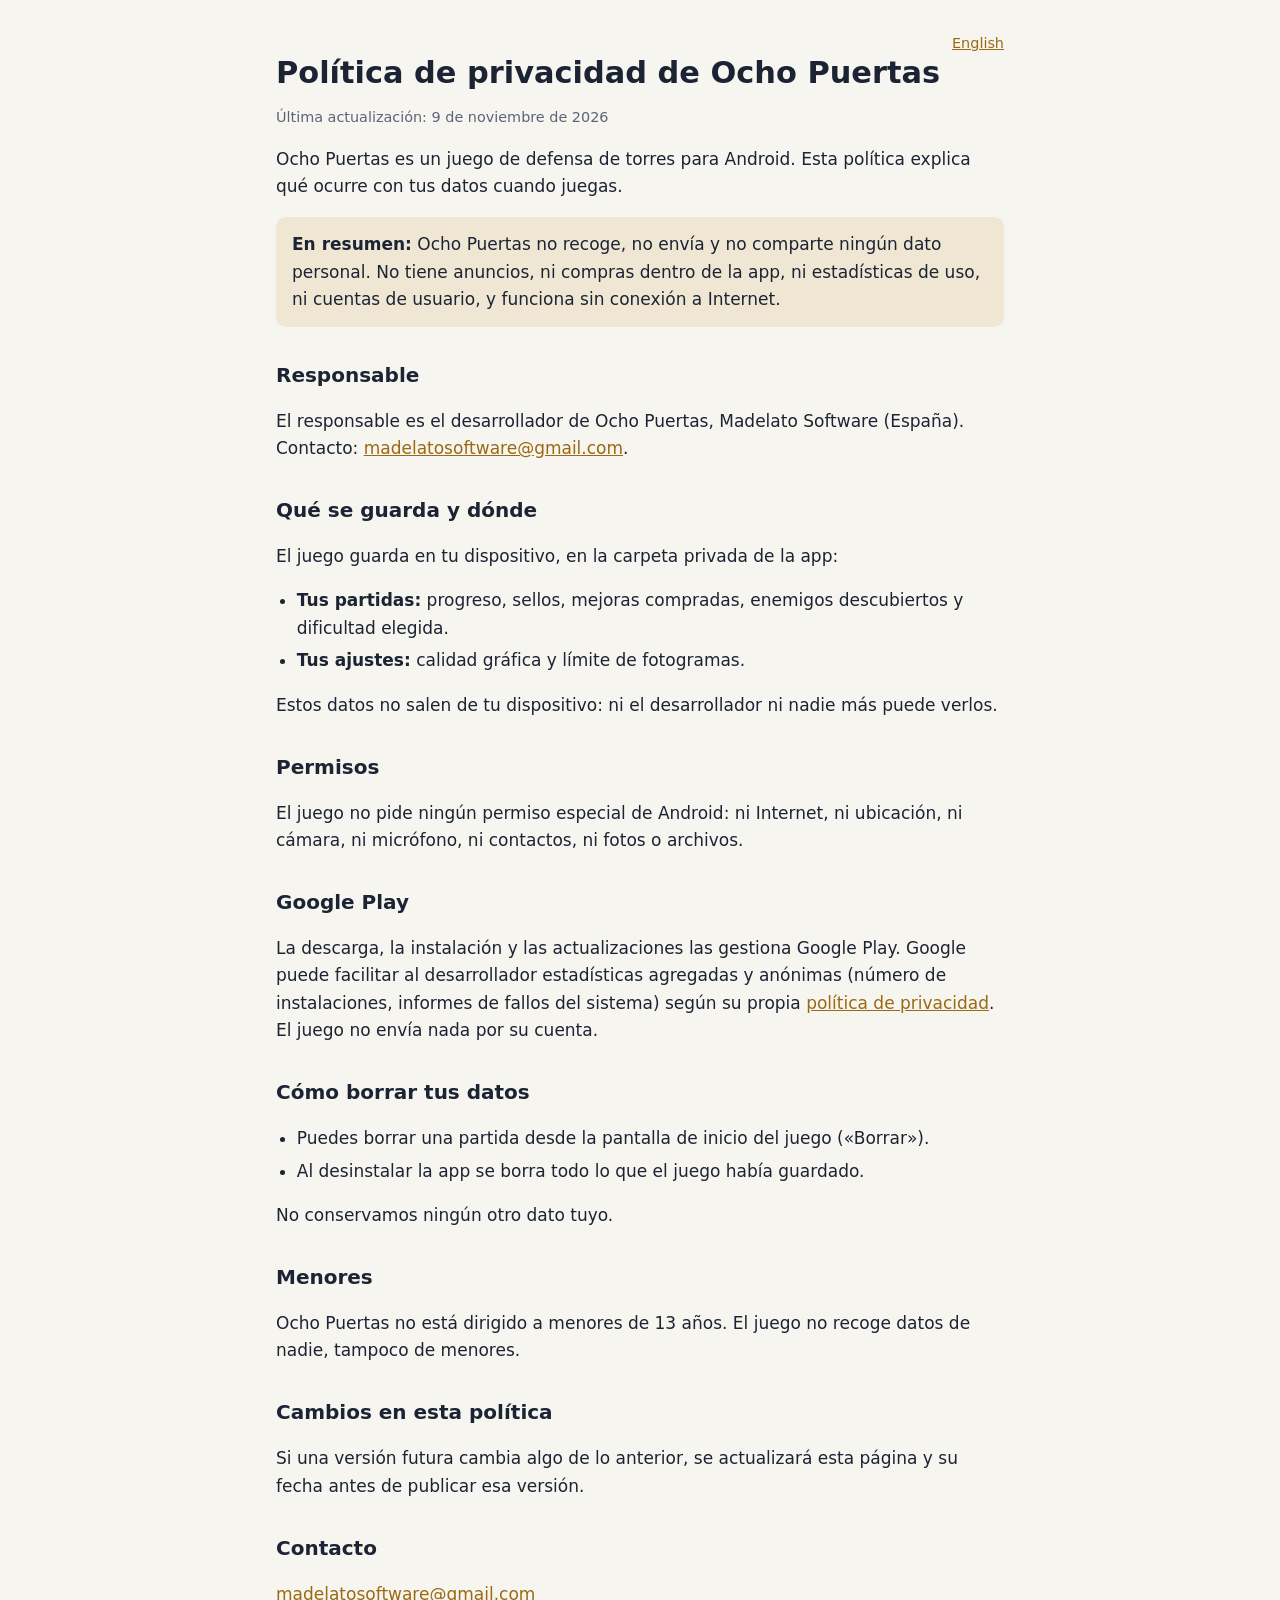
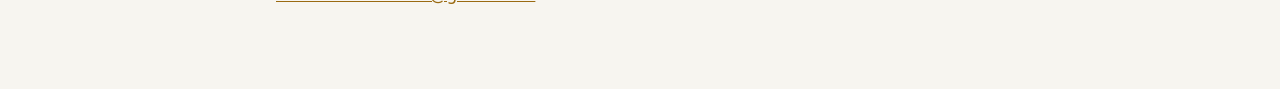
==== index.html @ 392df6e8 "Política de privacidad de Ocho Puertas (es y en) Co-Authored-By: Claude Opus 5.5 <noreply@anthropic." ====
<!doctype html>
<html lang="es">
<head>
<meta charset="utf-8">
<meta name="viewport" content="width=device-width, initial-scale=1">
<title>Política de privacidad · Ocho Puertas</title>
<meta name="description" content="Qué ocurre con tus datos cuando juegas a Ocho Puertas.">
<link rel="alternate" hreflang="en" href="en.html">
<link rel="stylesheet" href="style.css">
</head>
<body>
<main>
<p class="lang"><a href="en.html" hreflang="en">English</a></p>

<h1>Política de privacidad de Ocho Puertas</h1>
<p class="meta">Última actualización: 9 de noviembre de 2026</p>

<p>Ocho Puertas es un juego de defensa de torres para Android. Esta política explica qué ocurre con tus datos cuando juegas.</p>

<p class="summary"><strong>En resumen:</strong> Ocho Puertas no recoge, no envía y no comparte ningún dato personal. No tiene anuncios, ni compras dentro de la app, ni estadísticas de uso, ni cuentas de usuario, y funciona sin conexión a Internet.</p>

<h2>Responsable</h2>
<p>El responsable es el desarrollador de Ocho Puertas, Madelato Software (España). Contacto: <a href="mailto:madelatosoftware@gmail.com">madelatosoftware@gmail.com</a>.</p>

<h2>Qué se guarda y dónde</h2>
<p>El juego guarda en tu dispositivo, en la carpeta privada de la app:</p>
<ul>
<li><strong>Tus partidas:</strong> progreso, sellos, mejoras compradas, enemigos descubiertos y dificultad elegida.</li>
<li><strong>Tus ajustes:</strong> calidad gráfica y límite de fotogramas.</li>
</ul>
<p>Estos datos no salen de tu dispositivo: ni el desarrollador ni nadie más puede verlos.</p>

<h2>Permisos</h2>
<p>El juego no pide ningún permiso especial de Android: ni Internet, ni ubicación, ni cámara, ni micrófono, ni contactos, ni fotos o archivos.</p>

<h2>Google Play</h2>
<p>La descarga, la instalación y las actualizaciones las gestiona Google Play. Google puede facilitar al desarrollador estadísticas agregadas y anónimas (número de instalaciones, informes de fallos del sistema) según su propia <a href="https://policies.google.com/privacy">política de privacidad</a>. El juego no envía nada por su cuenta.</p>

<h2 id="borrar-datos">Cómo borrar tus datos</h2>
<ul>
<li>Puedes borrar una partida desde la pantalla de inicio del juego («Borrar»).</li>
<li>Al desinstalar la app se borra todo lo que el juego había guardado.</li>
</ul>
<p>No conservamos ningún otro dato tuyo.</p>

<h2>Menores</h2>
<p>Ocho Puertas no está dirigido a menores de 13 años. El juego no recoge datos de nadie, tampoco de menores.</p>

<h2>Cambios en esta política</h2>
<p>Si una versión futura cambia algo de lo anterior, se actualizará esta página y su fecha antes de publicar esa versión.</p>

<h2>Contacto</h2>
<p><a href="mailto:madelatosoftware@gmail.com">madelatosoftware@gmail.com</a></p>
</main>
</body>
</html>
---- style.css ----
:root {
  --bg: #f7f5f0;
  --text: #1c2433;
  --muted: #5a6577;
  --accent: #9a6a12;
  --border: #d9d4c7;
  --summary: #efe7d4;
  color-scheme: light dark;
}
@media (prefers-color-scheme: dark) {
  :root {
    --bg: #070d1a;
    --text: #e8edf5;
    --muted: #9aa8bd;
    --accent: #f2b84b;
    --border: #24324a;
    --summary: #13233a;
  }
}
* { box-sizing: border-box; }
body {
  margin: 0;
  background: var(--bg);
  color: var(--text);
  font: 17px/1.6 system-ui, -apple-system, "Segoe UI", Roboto, sans-serif;
}
main { max-width: 760px; margin: 0 auto; padding: 32px 16px 64px; }
h1 { font-size: 1.9rem; line-height: 1.2; margin: 0 0 4px; }
h2 { font-size: 1.25rem; margin: 2rem 0 0.5rem; }
.meta, .lang { color: var(--muted); font-size: 0.9rem; }
.lang { text-align: right; margin: 0; }
.summary { background: var(--summary); border-radius: 10px; padding: 14px 16px; }
a { color: var(--accent); }
code { font-size: 0.9em; overflow-wrap: anywhere; }
ul { padding-left: 1.3rem; }
li { margin: 0.35rem 0; }
table { width: 100%; border-collapse: collapse; font-size: 0.95rem; display: block; overflow-x: auto; }
th, td { text-align: left; vertical-align: top; padding: 8px 10px; border-bottom: 1px solid var(--border); }
th { color: var(--muted); font-weight: 600; }
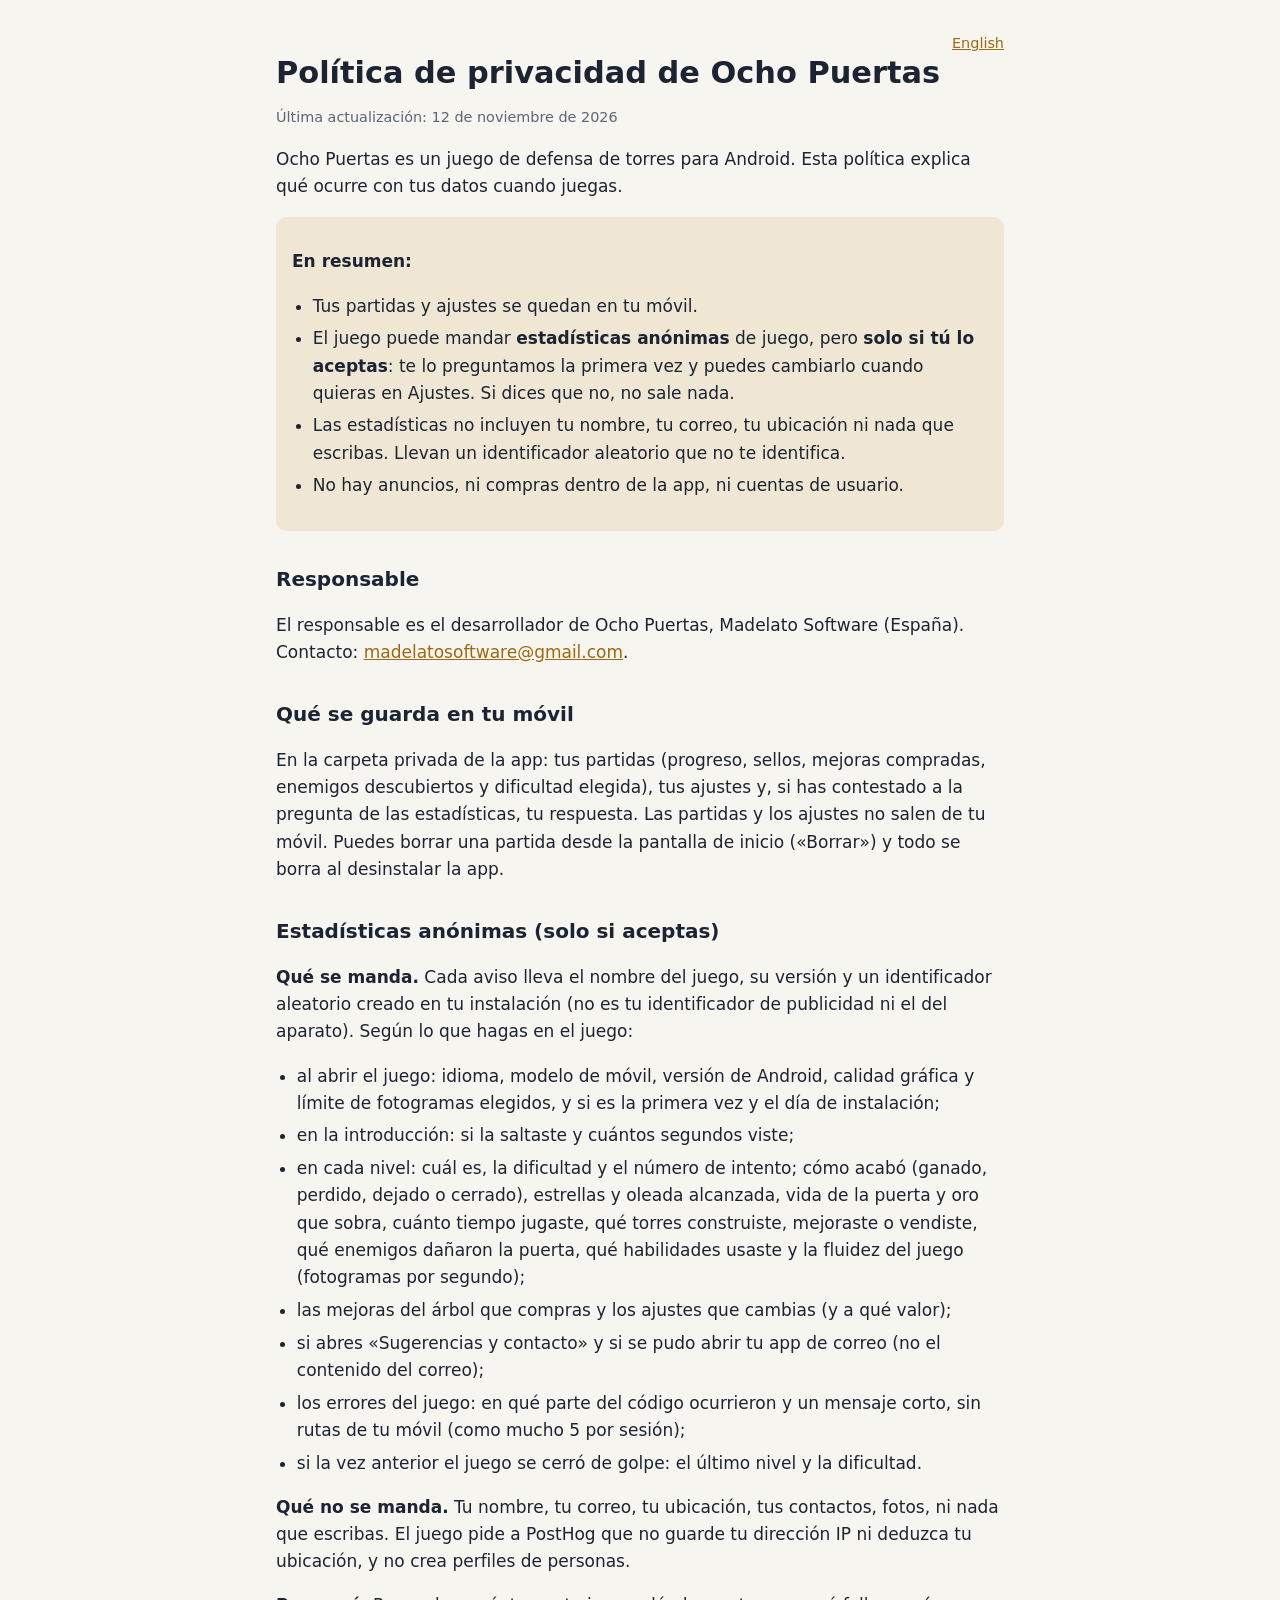
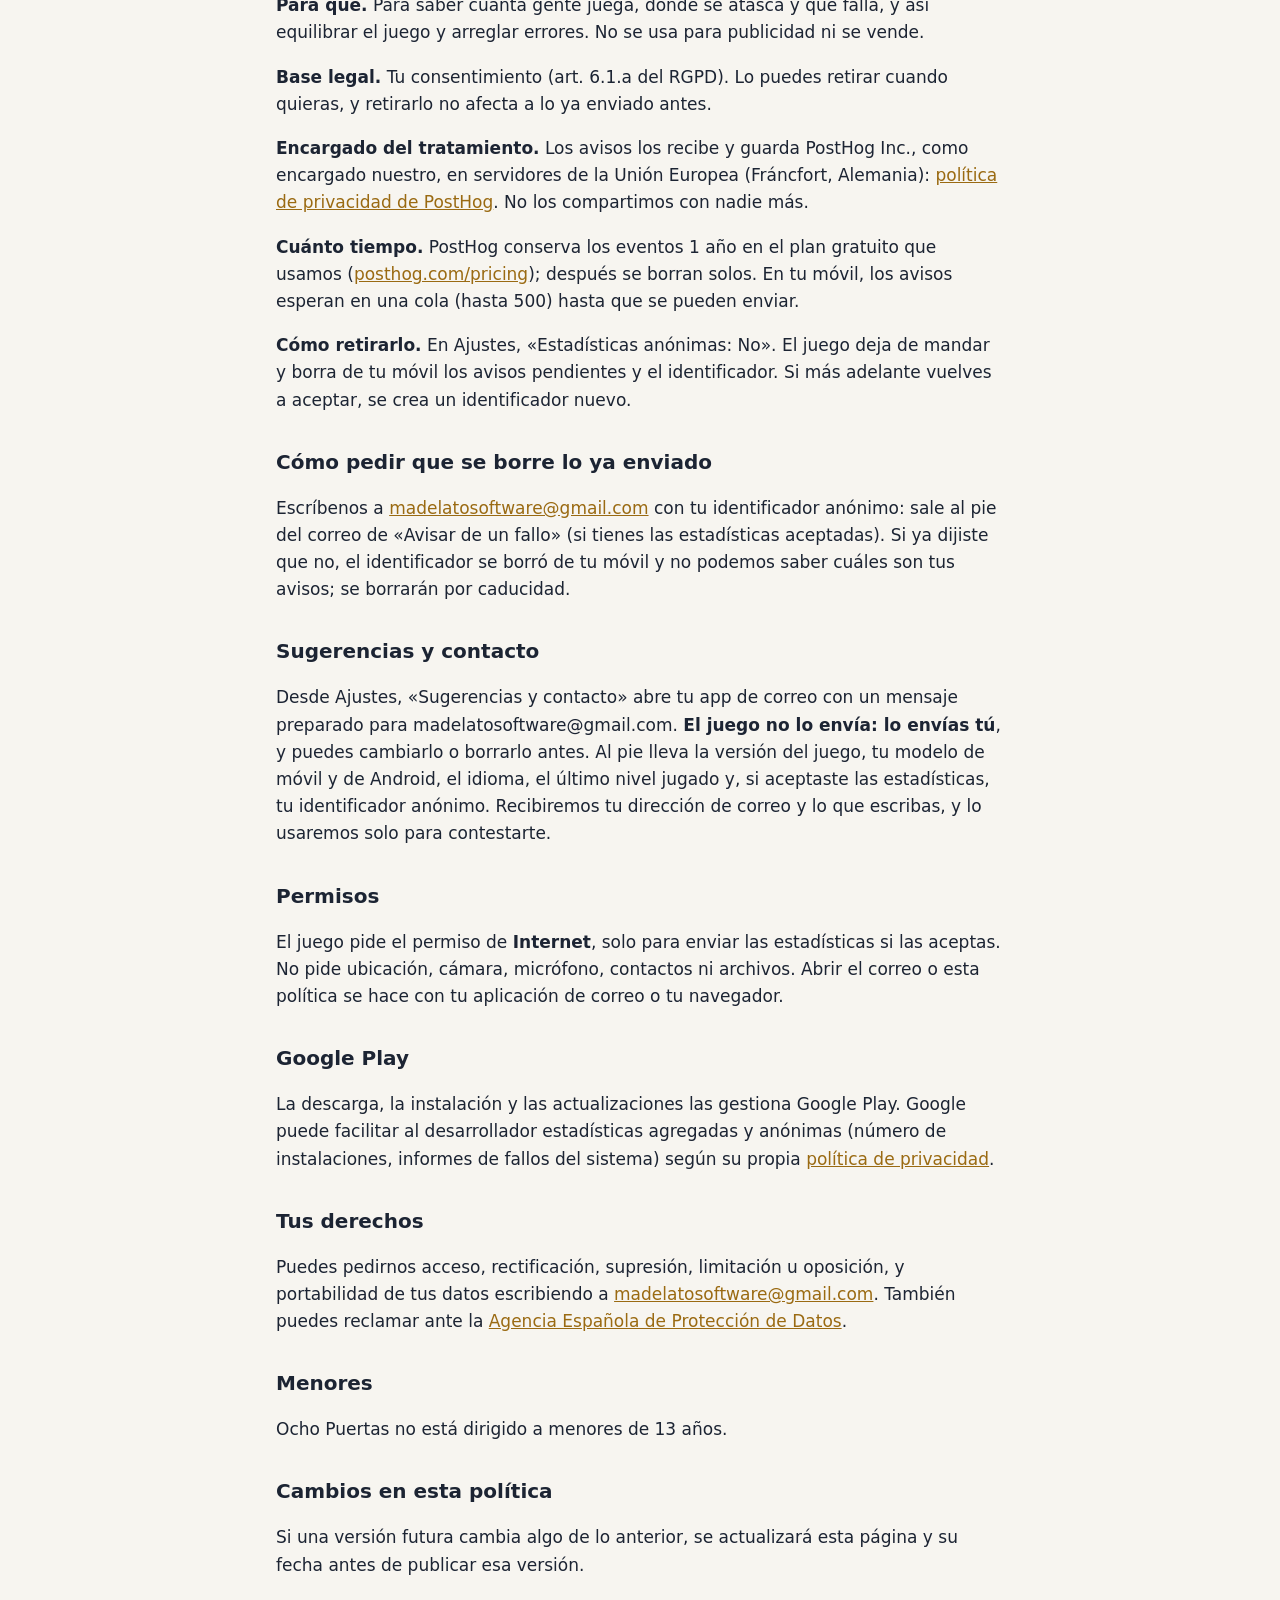
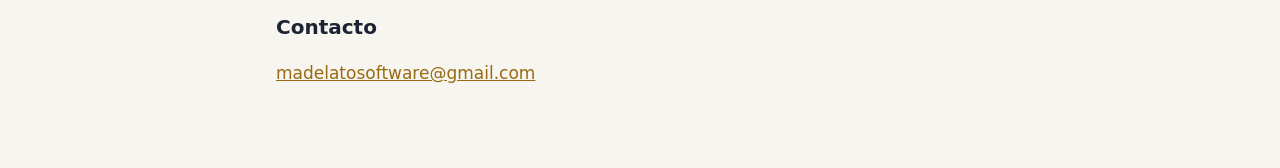
==== commit 667330e6: "Política de privacidad: estadísticas anónimas y contacto Reescrita para la versión con estadísticas " ====
--- a/index.html
+++ b/index.html
@@ -13,38 +13,68 @@
 <p class="lang"><a href="en.html" hreflang="en">English</a></p>
 
 <h1>Política de privacidad de Ocho Puertas</h1>
-<p class="meta">Última actualización: 9 de noviembre de 2026</p>
+<p class="meta">Última actualización: 12 de noviembre de 2026</p>
 
 <p>Ocho Puertas es un juego de defensa de torres para Android. Esta política explica qué ocurre con tus datos cuando juegas.</p>
 
-<p class="summary"><strong>En resumen:</strong> Ocho Puertas no recoge, no envía y no comparte ningún dato personal. No tiene anuncios, ni compras dentro de la app, ni estadísticas de uso, ni cuentas de usuario, y funciona sin conexión a Internet.</p>
+<div class="summary">
+<p><strong>En resumen:</strong></p>
+<ul>
+<li>Tus partidas y ajustes se quedan en tu móvil.</li>
+<li>El juego puede mandar <strong>estadísticas anónimas</strong> de juego, pero <strong>solo si tú lo aceptas</strong>: te lo preguntamos la primera vez y puedes cambiarlo cuando quieras en Ajustes. Si dices que no, no sale nada.</li>
+<li>Las estadísticas no incluyen tu nombre, tu correo, tu ubicación ni nada que escribas. Llevan un identificador aleatorio que no te identifica.</li>
+<li>No hay anuncios, ni compras dentro de la app, ni cuentas de usuario.</li>
+</ul>
+</div>
 
 <h2>Responsable</h2>
 <p>El responsable es el desarrollador de Ocho Puertas, Madelato Software (España). Contacto: <a href="mailto:madelatosoftware@gmail.com">madelatosoftware@gmail.com</a>.</p>
 
-<h2>Qué se guarda y dónde</h2>
-<p>El juego guarda en tu dispositivo, en la carpeta privada de la app:</p>
+<h2>Qué se guarda en tu móvil</h2>
+<p>En la carpeta privada de la app: tus partidas (progreso, sellos, mejoras compradas, enemigos descubiertos y dificultad elegida), tus ajustes y, si has contestado a la pregunta de las estadísticas, tu respuesta. Las partidas y los ajustes no salen de tu móvil. Puedes borrar una partida desde la pantalla de inicio («Borrar») y todo se borra al desinstalar la app.</p>
+
+<h2 id="estadisticas">Estadísticas anónimas (solo si aceptas)</h2>
+
+<p><strong>Qué se manda.</strong> Cada aviso lleva el nombre del juego, su versión y un identificador aleatorio creado en tu instalación (no es tu identificador de publicidad ni el del aparato). Según lo que hagas en el juego:</p>
 <ul>
-<li><strong>Tus partidas:</strong> progreso, sellos, mejoras compradas, enemigos descubiertos y dificultad elegida.</li>
-<li><strong>Tus ajustes:</strong> calidad gráfica y límite de fotogramas.</li>
+<li>al abrir el juego: idioma, modelo de móvil, versión de Android, calidad gráfica y límite de fotogramas elegidos, y si es la primera vez y el día de instalación;</li>
+<li>en la introducción: si la saltaste y cuántos segundos viste;</li>
+<li>en cada nivel: cuál es, la dificultad y el número de intento; cómo acabó (ganado, perdido, dejado o cerrado), estrellas y oleada alcanzada, vida de la puerta y oro que sobra, cuánto tiempo jugaste, qué torres construiste, mejoraste o vendiste, qué enemigos dañaron la puerta, qué habilidades usaste y la fluidez del juego (fotogramas por segundo);</li>
+<li>las mejoras del árbol que compras y los ajustes que cambias (y a qué valor);</li>
+<li>si abres «Sugerencias y contacto» y si se pudo abrir tu app de correo (no el contenido del correo);</li>
+<li>los errores del juego: en qué parte del código ocurrieron y un mensaje corto, sin rutas de tu móvil (como mucho 5 por sesión);</li>
+<li>si la vez anterior el juego se cerró de golpe: el último nivel y la dificultad.</li>
 </ul>
-<p>Estos datos no salen de tu dispositivo: ni el desarrollador ni nadie más puede verlos.</p>
+
+<p><strong>Qué no se manda.</strong> Tu nombre, tu correo, tu ubicación, tus contactos, fotos, ni nada que escribas. El juego pide a PostHog que no guarde tu dirección IP ni deduzca tu ubicación, y no crea perfiles de personas.</p>
+
+<p><strong>Para qué.</strong> Para saber cuánta gente juega, dónde se atasca y qué falla, y así equilibrar el juego y arreglar errores. No se usa para publicidad ni se vende.</p>
+
+<p><strong>Base legal.</strong> Tu consentimiento (art. 6.1.a del RGPD). Lo puedes retirar cuando quieras, y retirarlo no afecta a lo ya enviado antes.</p>
+
+<p><strong>Encargado del tratamiento.</strong> Los avisos los recibe y guarda PostHog Inc., como encargado nuestro, en servidores de la Unión Europea (Fráncfort, Alemania): <a href="https://posthog.com/privacy">política de privacidad de PostHog</a>. No los compartimos con nadie más.</p>
+
+<p><strong>Cuánto tiempo.</strong> PostHog conserva los eventos 1 año en el plan gratuito que usamos (<a href="https://posthog.com/pricing">posthog.com/pricing</a>); después se borran solos. En tu móvil, los avisos esperan en una cola (hasta 500) hasta que se pueden enviar.</p>
+
+<p><strong>Cómo retirarlo.</strong> En Ajustes, «Estadísticas anónimas: No». El juego deja de mandar y borra de tu móvil los avisos pendientes y el identificador. Si más adelante vuelves a aceptar, se crea un identificador nuevo.</p>
+
+<h2 id="borrar-datos">Cómo pedir que se borre lo ya enviado</h2>
+<p>Escríbenos a <a href="mailto:madelatosoftware@gmail.com">madelatosoftware@gmail.com</a> con tu identificador anónimo: sale al pie del correo de «Avisar de un fallo» (si tienes las estadísticas aceptadas). Si ya dijiste que no, el identificador se borró de tu móvil y no podemos saber cuáles son tus avisos; se borrarán por caducidad.</p>
+
+<h2>Sugerencias y contacto</h2>
+<p>Desde Ajustes, «Sugerencias y contacto» abre tu app de correo con un mensaje preparado para madelatosoftware@gmail.com. <strong>El juego no lo envía: lo envías tú</strong>, y puedes cambiarlo o borrarlo antes. Al pie lleva la versión del juego, tu modelo de móvil y de Android, el idioma, el último nivel jugado y, si aceptaste las estadísticas, tu identificador anónimo. Recibiremos tu dirección de correo y lo que escribas, y lo usaremos solo para contestarte.</p>
 
 <h2>Permisos</h2>
-<p>El juego no pide ningún permiso especial de Android: ni Internet, ni ubicación, ni cámara, ni micrófono, ni contactos, ni fotos o archivos.</p>
+<p>El juego pide el permiso de <strong>Internet</strong>, solo para enviar las estadísticas si las aceptas. No pide ubicación, cámara, micrófono, contactos ni archivos. Abrir el correo o esta política se hace con tu aplicación de correo o tu navegador.</p>
 
 <h2>Google Play</h2>
-<p>La descarga, la instalación y las actualizaciones las gestiona Google Play. Google puede facilitar al desarrollador estadísticas agregadas y anónimas (número de instalaciones, informes de fallos del sistema) según su propia <a href="https://policies.google.com/privacy">política de privacidad</a>. El juego no envía nada por su cuenta.</p>
+<p>La descarga, la instalación y las actualizaciones las gestiona Google Play. Google puede facilitar al desarrollador estadísticas agregadas y anónimas (número de instalaciones, informes de fallos del sistema) según su propia <a href="https://policies.google.com/privacy">política de privacidad</a>.</p>
 
-<h2 id="borrar-datos">Cómo borrar tus datos</h2>
-<ul>
-<li>Puedes borrar una partida desde la pantalla de inicio del juego («Borrar»).</li>
-<li>Al desinstalar la app se borra todo lo que el juego había guardado.</li>
-</ul>
-<p>No conservamos ningún otro dato tuyo.</p>
+<h2>Tus derechos</h2>
+<p>Puedes pedirnos acceso, rectificación, supresión, limitación u oposición, y portabilidad de tus datos escribiendo a <a href="mailto:madelatosoftware@gmail.com">madelatosoftware@gmail.com</a>. También puedes reclamar ante la <a href="https://www.aepd.es">Agencia Española de Protección de Datos</a>.</p>
 
 <h2>Menores</h2>
-<p>Ocho Puertas no está dirigido a menores de 13 años. El juego no recoge datos de nadie, tampoco de menores.</p>
+<p>Ocho Puertas no está dirigido a menores de 13 años.</p>
 
 <h2>Cambios en esta política</h2>
 <p>Si una versión futura cambia algo de lo anterior, se actualizará esta página y su fecha antes de publicar esa versión.</p>
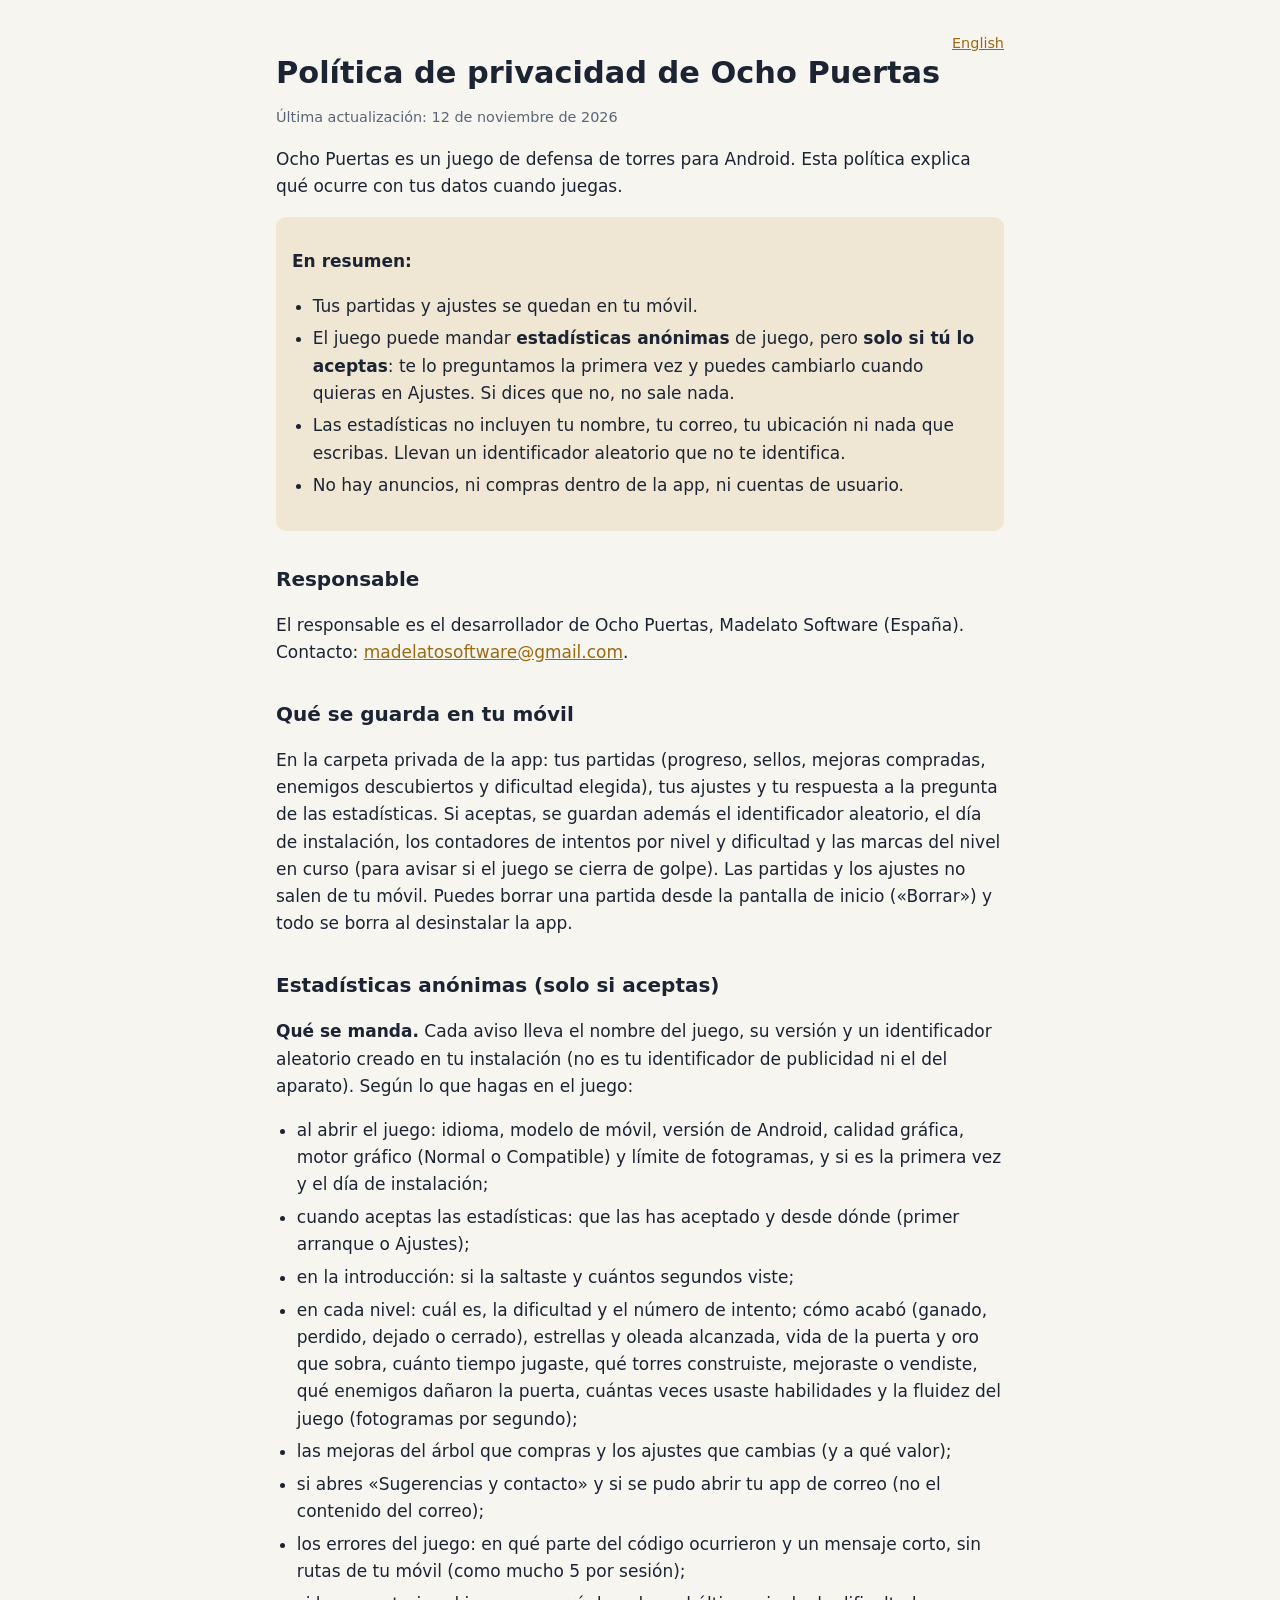
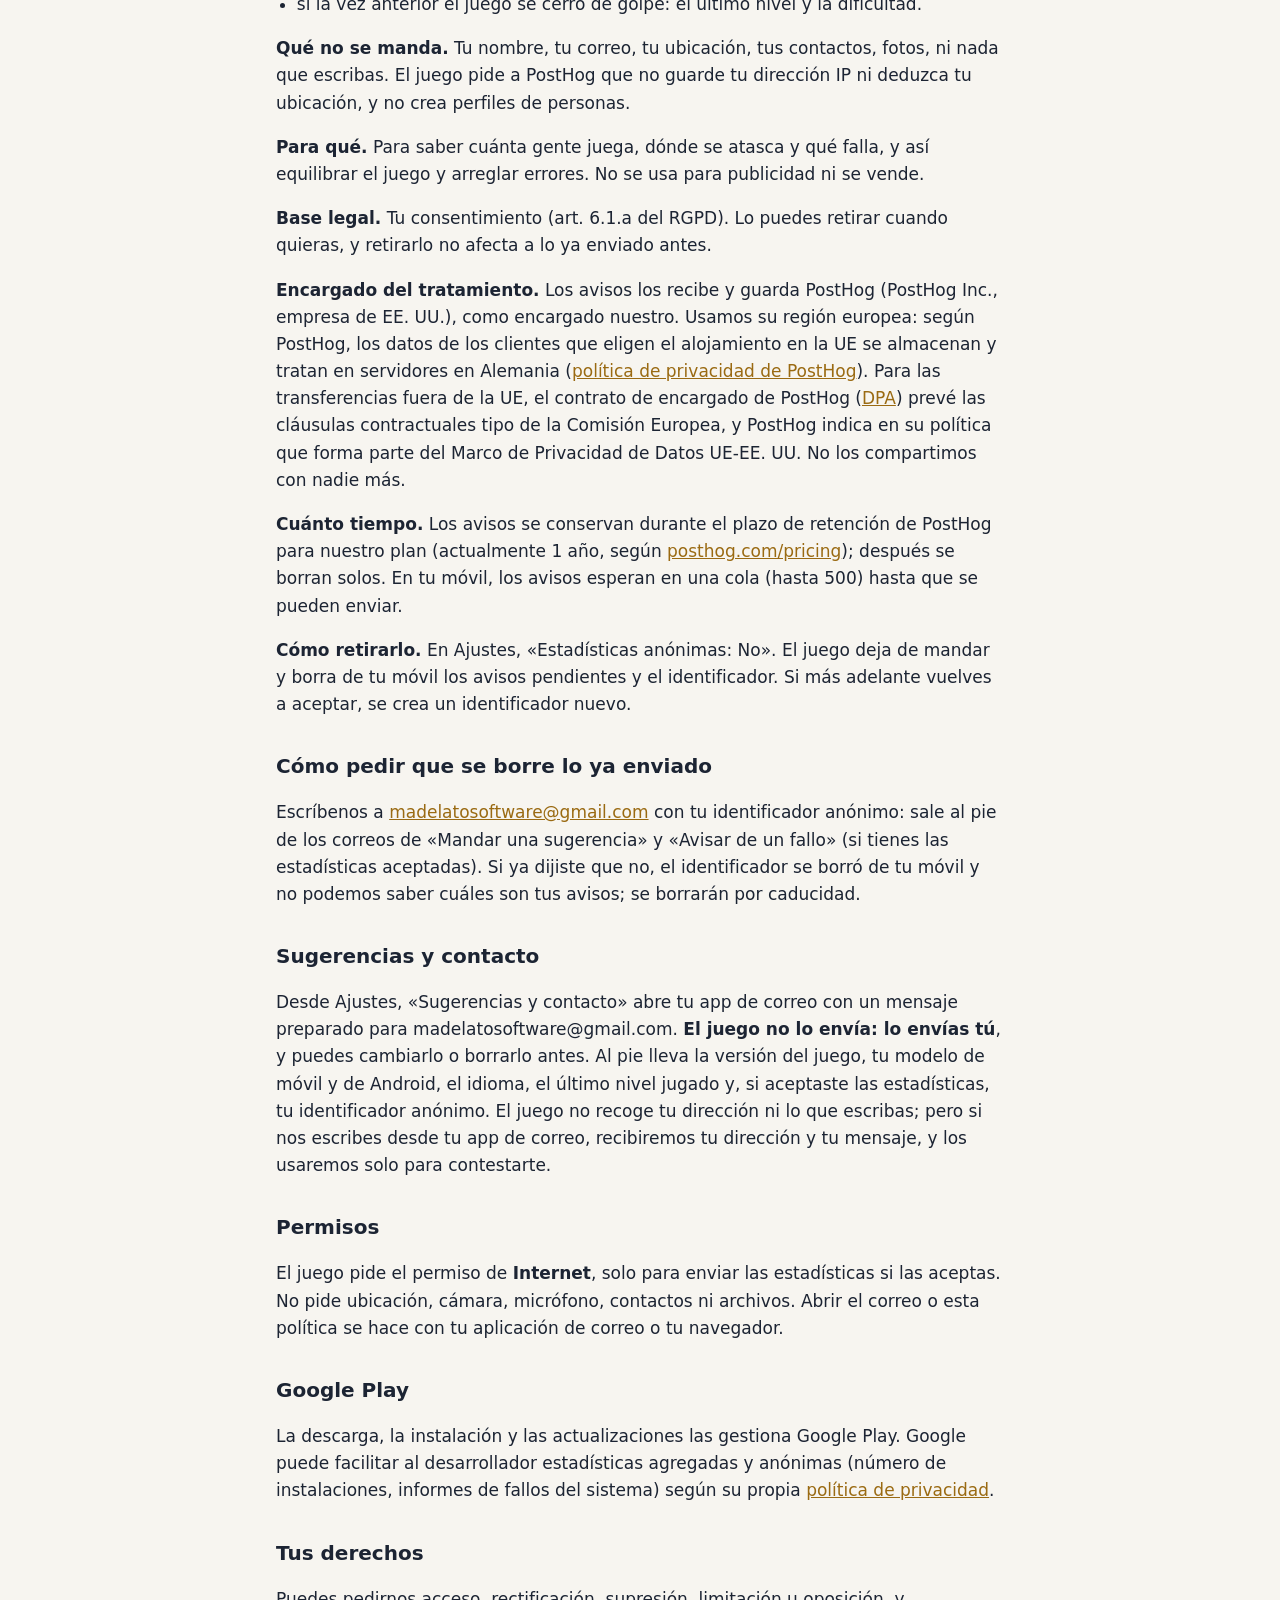
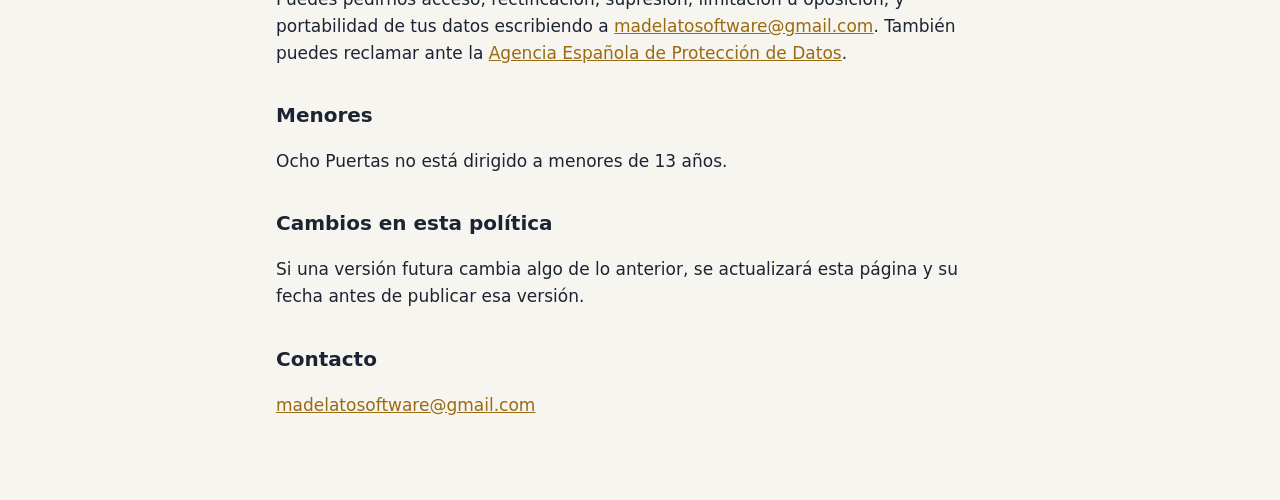
==== commit 1dda14c0: "Política de privacidad: encargado, transferencias y detalles de la revisión PostHog: alojamiento en " ====
--- a/index.html
+++ b/index.html
@@ -31,15 +31,16 @@
 <p>El responsable es el desarrollador de Ocho Puertas, Madelato Software (España). Contacto: <a href="mailto:madelatosoftware@gmail.com">madelatosoftware@gmail.com</a>.</p>
 
 <h2>Qué se guarda en tu móvil</h2>
-<p>En la carpeta privada de la app: tus partidas (progreso, sellos, mejoras compradas, enemigos descubiertos y dificultad elegida), tus ajustes y, si has contestado a la pregunta de las estadísticas, tu respuesta. Las partidas y los ajustes no salen de tu móvil. Puedes borrar una partida desde la pantalla de inicio («Borrar») y todo se borra al desinstalar la app.</p>
+<p>En la carpeta privada de la app: tus partidas (progreso, sellos, mejoras compradas, enemigos descubiertos y dificultad elegida), tus ajustes y tu respuesta a la pregunta de las estadísticas. Si aceptas, se guardan además el identificador aleatorio, el día de instalación, los contadores de intentos por nivel y dificultad y las marcas del nivel en curso (para avisar si el juego se cierra de golpe). Las partidas y los ajustes no salen de tu móvil. Puedes borrar una partida desde la pantalla de inicio («Borrar») y todo se borra al desinstalar la app.</p>
 
 <h2 id="estadisticas">Estadísticas anónimas (solo si aceptas)</h2>
 
 <p><strong>Qué se manda.</strong> Cada aviso lleva el nombre del juego, su versión y un identificador aleatorio creado en tu instalación (no es tu identificador de publicidad ni el del aparato). Según lo que hagas en el juego:</p>
 <ul>
-<li>al abrir el juego: idioma, modelo de móvil, versión de Android, calidad gráfica y límite de fotogramas elegidos, y si es la primera vez y el día de instalación;</li>
+<li>al abrir el juego: idioma, modelo de móvil, versión de Android, calidad gráfica, motor gráfico (Normal o Compatible) y límite de fotogramas, y si es la primera vez y el día de instalación;</li>
+<li>cuando aceptas las estadísticas: que las has aceptado y desde dónde (primer arranque o Ajustes);</li>
 <li>en la introducción: si la saltaste y cuántos segundos viste;</li>
-<li>en cada nivel: cuál es, la dificultad y el número de intento; cómo acabó (ganado, perdido, dejado o cerrado), estrellas y oleada alcanzada, vida de la puerta y oro que sobra, cuánto tiempo jugaste, qué torres construiste, mejoraste o vendiste, qué enemigos dañaron la puerta, qué habilidades usaste y la fluidez del juego (fotogramas por segundo);</li>
+<li>en cada nivel: cuál es, la dificultad y el número de intento; cómo acabó (ganado, perdido, dejado o cerrado), estrellas y oleada alcanzada, vida de la puerta y oro que sobra, cuánto tiempo jugaste, qué torres construiste, mejoraste o vendiste, qué enemigos dañaron la puerta, cuántas veces usaste habilidades y la fluidez del juego (fotogramas por segundo);</li>
 <li>las mejoras del árbol que compras y los ajustes que cambias (y a qué valor);</li>
 <li>si abres «Sugerencias y contacto» y si se pudo abrir tu app de correo (no el contenido del correo);</li>
 <li>los errores del juego: en qué parte del código ocurrieron y un mensaje corto, sin rutas de tu móvil (como mucho 5 por sesión);</li>
@@ -52,17 +53,17 @@
 
 <p><strong>Base legal.</strong> Tu consentimiento (art. 6.1.a del RGPD). Lo puedes retirar cuando quieras, y retirarlo no afecta a lo ya enviado antes.</p>
 
-<p><strong>Encargado del tratamiento.</strong> Los avisos los recibe y guarda PostHog Inc., como encargado nuestro, en servidores de la Unión Europea (Fráncfort, Alemania): <a href="https://posthog.com/privacy">política de privacidad de PostHog</a>. No los compartimos con nadie más.</p>
+<p><strong>Encargado del tratamiento.</strong> Los avisos los recibe y guarda PostHog (PostHog Inc., empresa de EE. UU.), como encargado nuestro. Usamos su región europea: según PostHog, los datos de los clientes que eligen el alojamiento en la UE se almacenan y tratan en servidores en Alemania (<a href="https://posthog.com/privacy">política de privacidad de PostHog</a>). Para las transferencias fuera de la UE, el contrato de encargado de PostHog (<a href="https://posthog.com/dpa">DPA</a>) prevé las cláusulas contractuales tipo de la Comisión Europea, y PostHog indica en su política que forma parte del Marco de Privacidad de Datos UE-EE. UU. No los compartimos con nadie más.</p>
 
-<p><strong>Cuánto tiempo.</strong> PostHog conserva los eventos 1 año en el plan gratuito que usamos (<a href="https://posthog.com/pricing">posthog.com/pricing</a>); después se borran solos. En tu móvil, los avisos esperan en una cola (hasta 500) hasta que se pueden enviar.</p>
+<p><strong>Cuánto tiempo.</strong> Los avisos se conservan durante el plazo de retención de PostHog para nuestro plan (actualmente 1 año, según <a href="https://posthog.com/pricing">posthog.com/pricing</a>); después se borran solos. En tu móvil, los avisos esperan en una cola (hasta 500) hasta que se pueden enviar.</p>
 
 <p><strong>Cómo retirarlo.</strong> En Ajustes, «Estadísticas anónimas: No». El juego deja de mandar y borra de tu móvil los avisos pendientes y el identificador. Si más adelante vuelves a aceptar, se crea un identificador nuevo.</p>
 
 <h2 id="borrar-datos">Cómo pedir que se borre lo ya enviado</h2>
-<p>Escríbenos a <a href="mailto:madelatosoftware@gmail.com">madelatosoftware@gmail.com</a> con tu identificador anónimo: sale al pie del correo de «Avisar de un fallo» (si tienes las estadísticas aceptadas). Si ya dijiste que no, el identificador se borró de tu móvil y no podemos saber cuáles son tus avisos; se borrarán por caducidad.</p>
+<p>Escríbenos a <a href="mailto:madelatosoftware@gmail.com">madelatosoftware@gmail.com</a> con tu identificador anónimo: sale al pie de los correos de «Mandar una sugerencia» y «Avisar de un fallo» (si tienes las estadísticas aceptadas). Si ya dijiste que no, el identificador se borró de tu móvil y no podemos saber cuáles son tus avisos; se borrarán por caducidad.</p>
 
 <h2>Sugerencias y contacto</h2>
-<p>Desde Ajustes, «Sugerencias y contacto» abre tu app de correo con un mensaje preparado para madelatosoftware@gmail.com. <strong>El juego no lo envía: lo envías tú</strong>, y puedes cambiarlo o borrarlo antes. Al pie lleva la versión del juego, tu modelo de móvil y de Android, el idioma, el último nivel jugado y, si aceptaste las estadísticas, tu identificador anónimo. Recibiremos tu dirección de correo y lo que escribas, y lo usaremos solo para contestarte.</p>
+<p>Desde Ajustes, «Sugerencias y contacto» abre tu app de correo con un mensaje preparado para madelatosoftware@gmail.com. <strong>El juego no lo envía: lo envías tú</strong>, y puedes cambiarlo o borrarlo antes. Al pie lleva la versión del juego, tu modelo de móvil y de Android, el idioma, el último nivel jugado y, si aceptaste las estadísticas, tu identificador anónimo. El juego no recoge tu dirección ni lo que escribas; pero si nos escribes desde tu app de correo, recibiremos tu dirección y tu mensaje, y los usaremos solo para contestarte.</p>
 
 <h2>Permisos</h2>
 <p>El juego pide el permiso de <strong>Internet</strong>, solo para enviar las estadísticas si las aceptas. No pide ubicación, cámara, micrófono, contactos ni archivos. Abrir el correo o esta política se hace con tu aplicación de correo o tu navegador.</p>
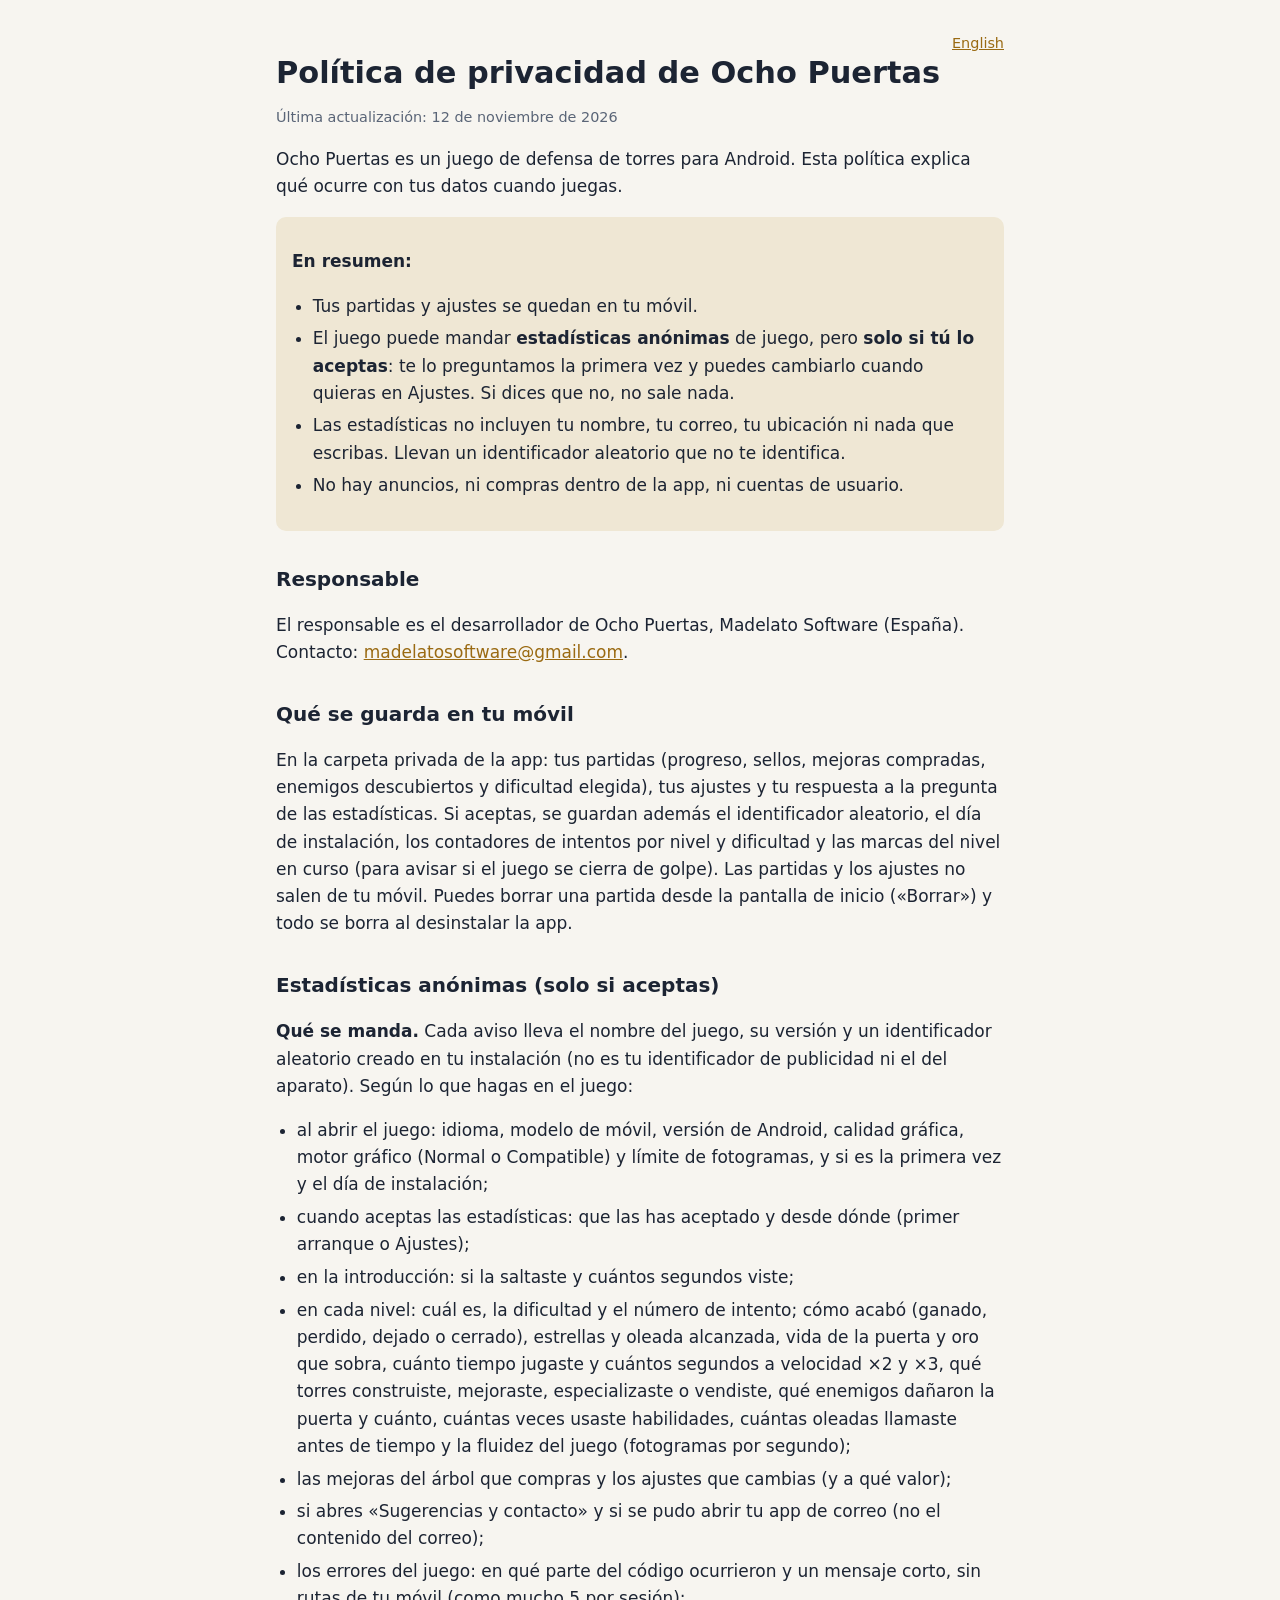
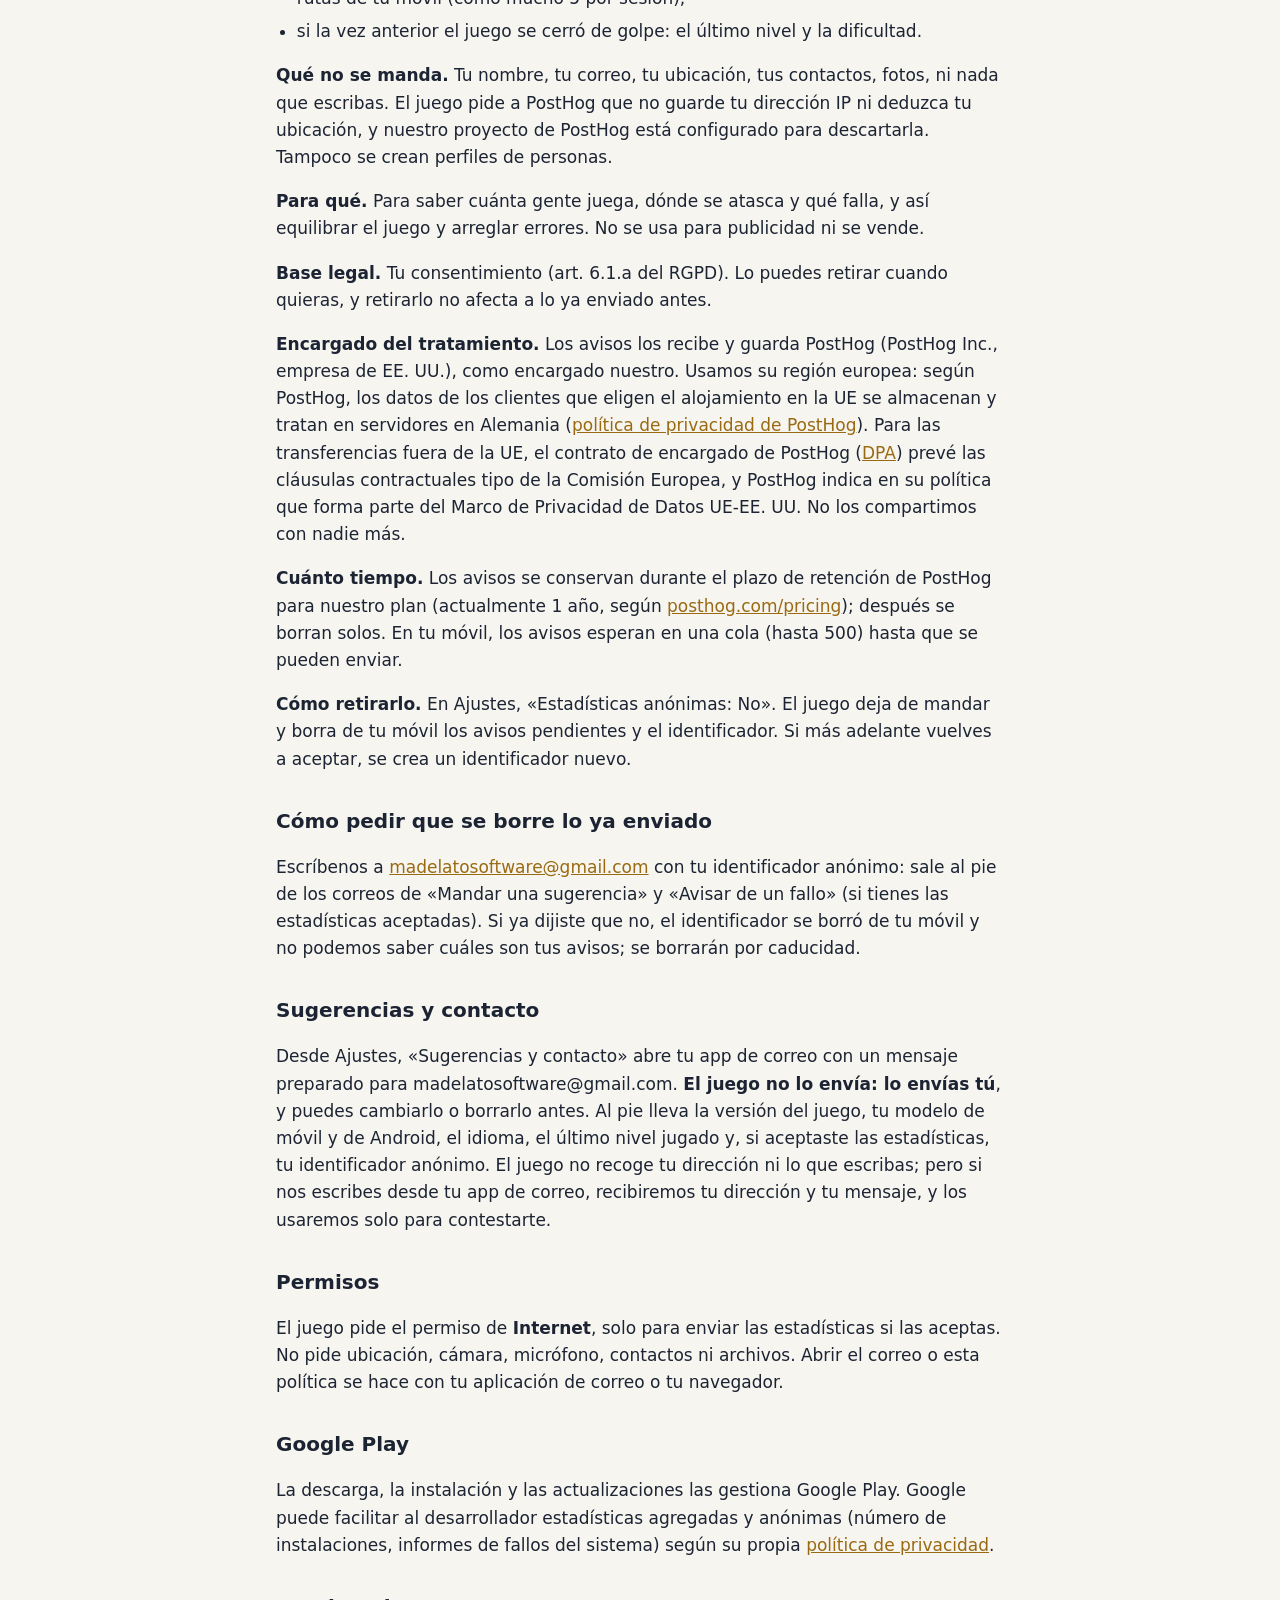
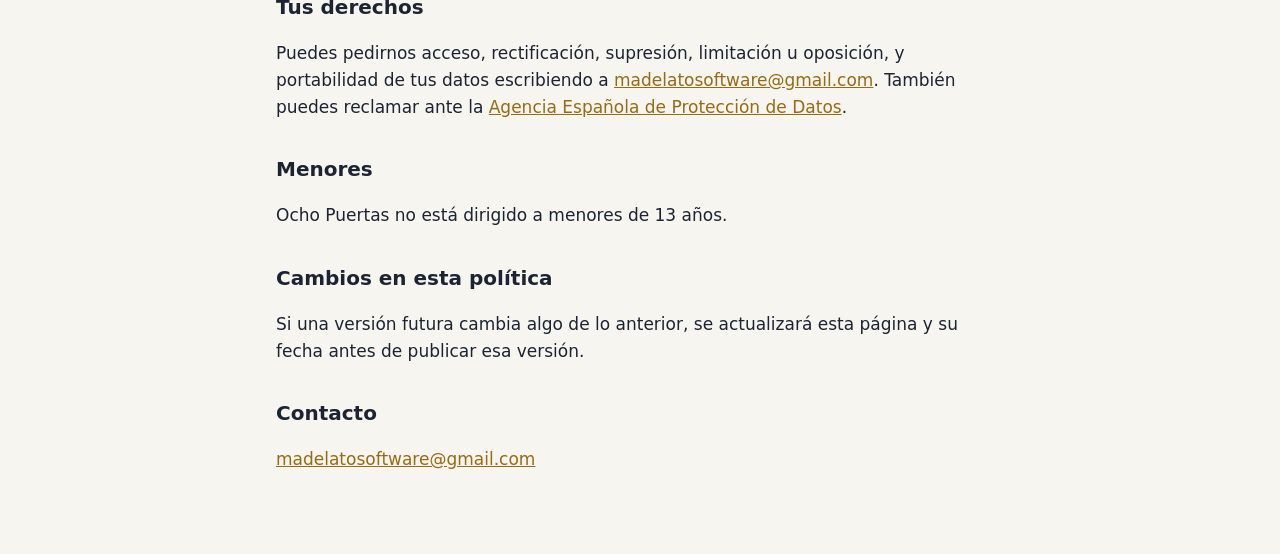
==== commit 7f629545: "Política: lo que falta de cada nivel y la IP descartada en PostHog En cada nivel se dice también qué" ====
--- a/index.html
+++ b/index.html
@@ -40,14 +40,14 @@
 <li>al abrir el juego: idioma, modelo de móvil, versión de Android, calidad gráfica, motor gráfico (Normal o Compatible) y límite de fotogramas, y si es la primera vez y el día de instalación;</li>
 <li>cuando aceptas las estadísticas: que las has aceptado y desde dónde (primer arranque o Ajustes);</li>
 <li>en la introducción: si la saltaste y cuántos segundos viste;</li>
-<li>en cada nivel: cuál es, la dificultad y el número de intento; cómo acabó (ganado, perdido, dejado o cerrado), estrellas y oleada alcanzada, vida de la puerta y oro que sobra, cuánto tiempo jugaste, qué torres construiste, mejoraste o vendiste, qué enemigos dañaron la puerta, cuántas veces usaste habilidades y la fluidez del juego (fotogramas por segundo);</li>
+<li>en cada nivel: cuál es, la dificultad y el número de intento; cómo acabó (ganado, perdido, dejado o cerrado), estrellas y oleada alcanzada, vida de la puerta y oro que sobra, cuánto tiempo jugaste y cuántos segundos a velocidad ×2 y ×3, qué torres construiste, mejoraste, especializaste o vendiste, qué enemigos dañaron la puerta y cuánto, cuántas veces usaste habilidades, cuántas oleadas llamaste antes de tiempo y la fluidez del juego (fotogramas por segundo);</li>
 <li>las mejoras del árbol que compras y los ajustes que cambias (y a qué valor);</li>
 <li>si abres «Sugerencias y contacto» y si se pudo abrir tu app de correo (no el contenido del correo);</li>
 <li>los errores del juego: en qué parte del código ocurrieron y un mensaje corto, sin rutas de tu móvil (como mucho 5 por sesión);</li>
 <li>si la vez anterior el juego se cerró de golpe: el último nivel y la dificultad.</li>
 </ul>
 
-<p><strong>Qué no se manda.</strong> Tu nombre, tu correo, tu ubicación, tus contactos, fotos, ni nada que escribas. El juego pide a PostHog que no guarde tu dirección IP ni deduzca tu ubicación, y no crea perfiles de personas.</p>
+<p><strong>Qué no se manda.</strong> Tu nombre, tu correo, tu ubicación, tus contactos, fotos, ni nada que escribas. El juego pide a PostHog que no guarde tu dirección IP ni deduzca tu ubicación, y nuestro proyecto de PostHog está configurado para descartarla. Tampoco se crean perfiles de personas.</p>
 
 <p><strong>Para qué.</strong> Para saber cuánta gente juega, dónde se atasca y qué falla, y así equilibrar el juego y arreglar errores. No se usa para publicidad ni se vende.</p>
 
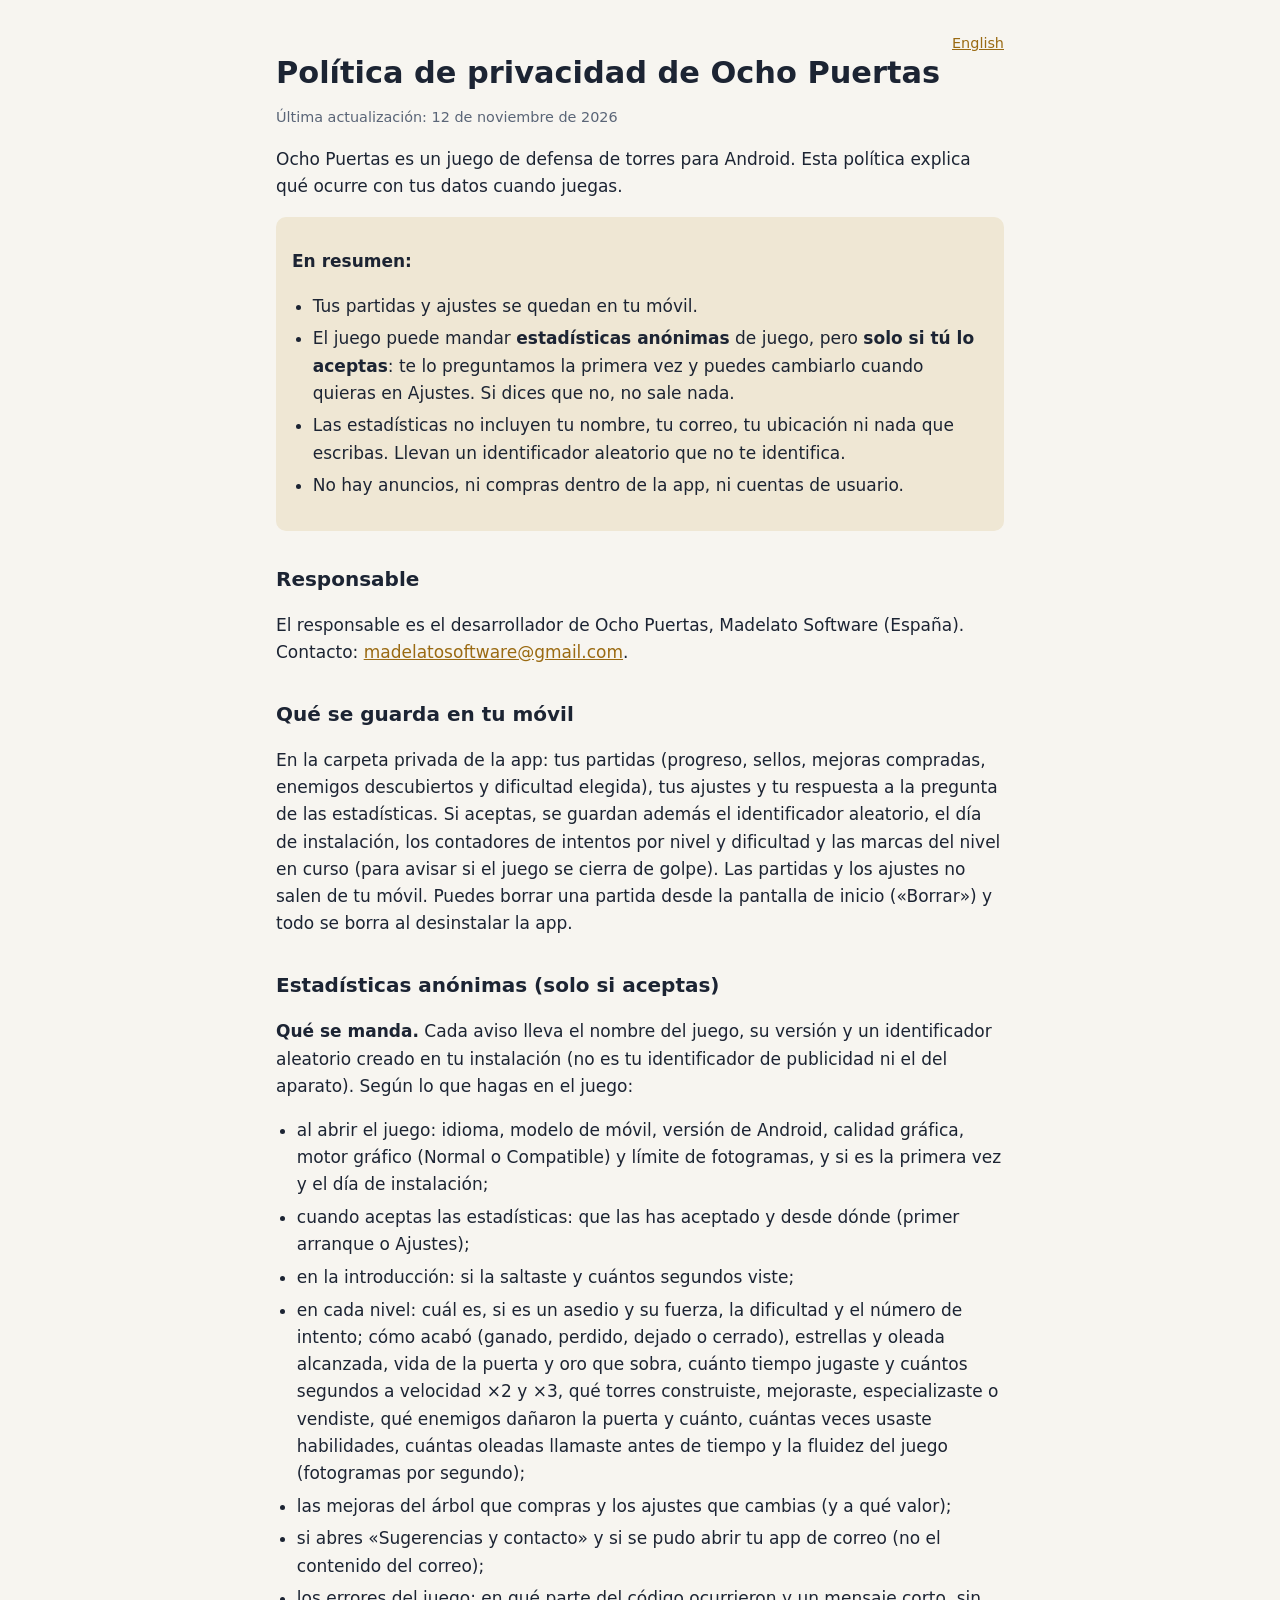
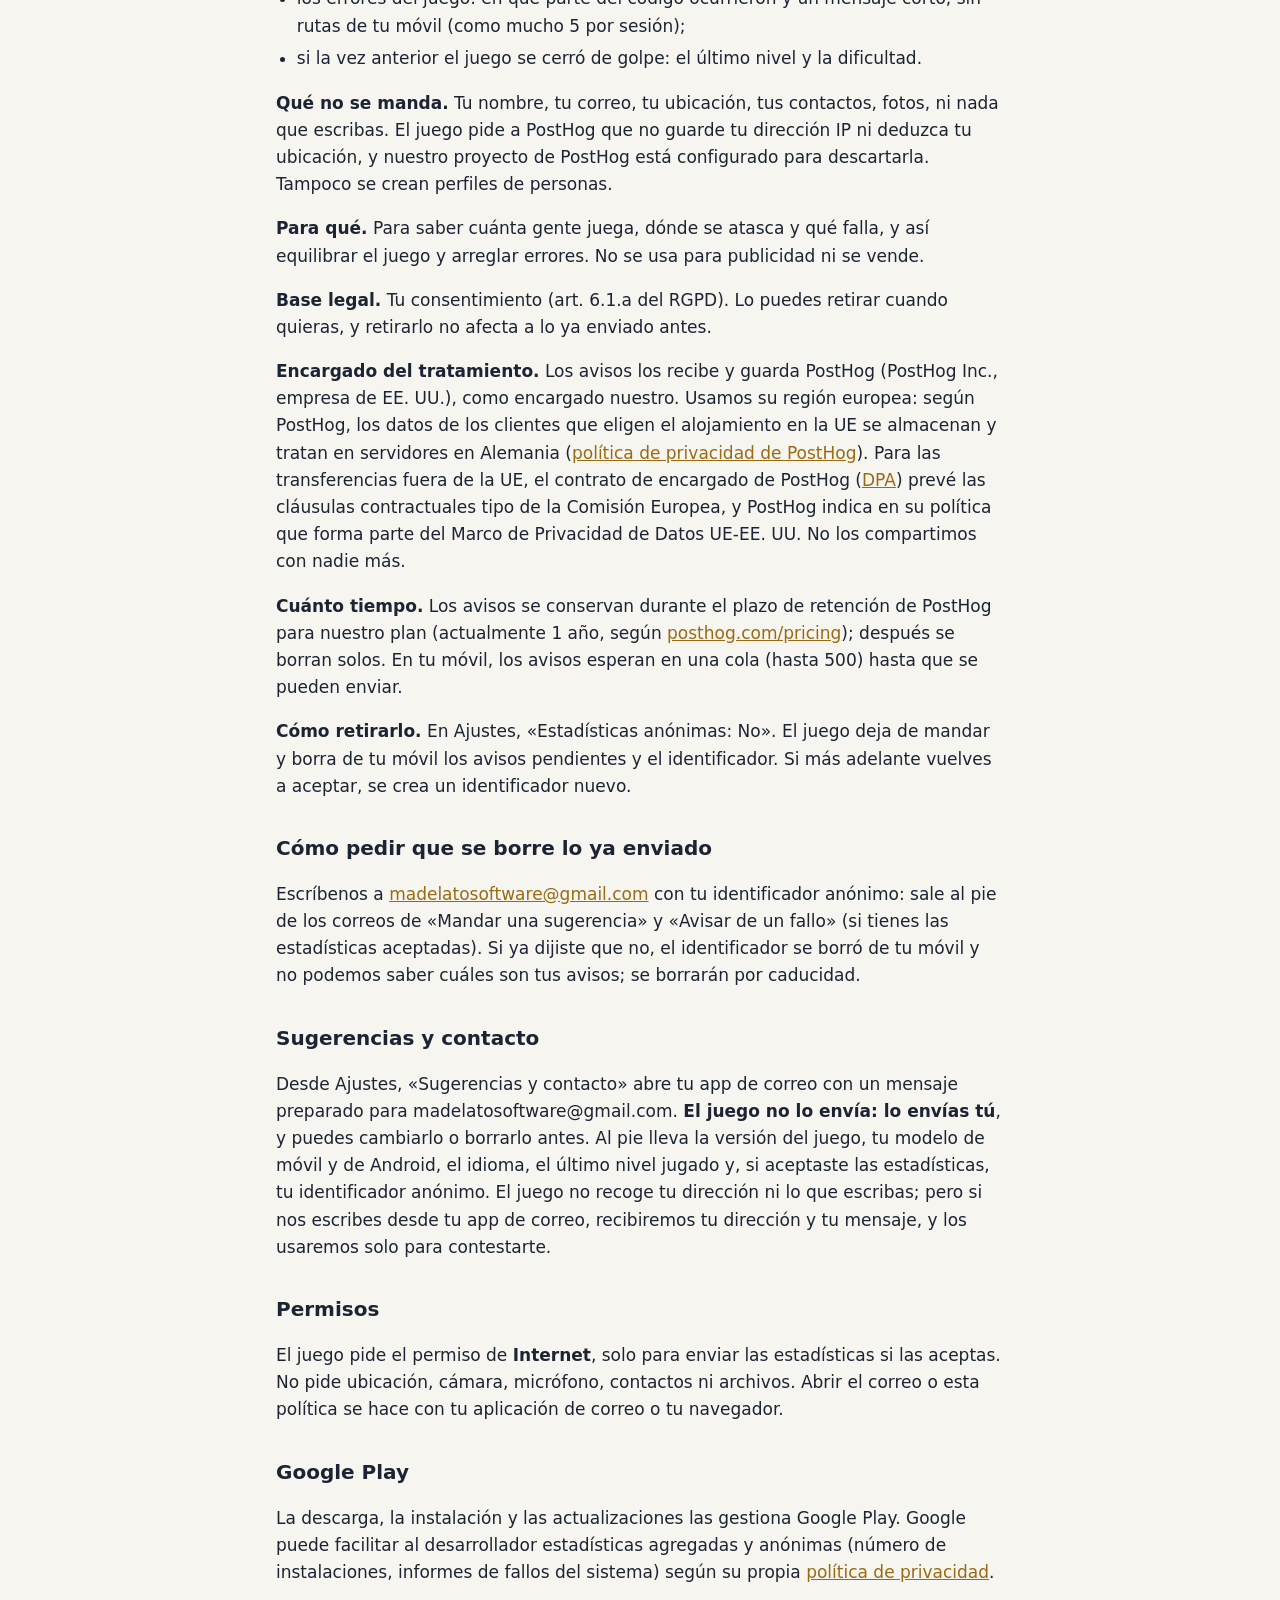
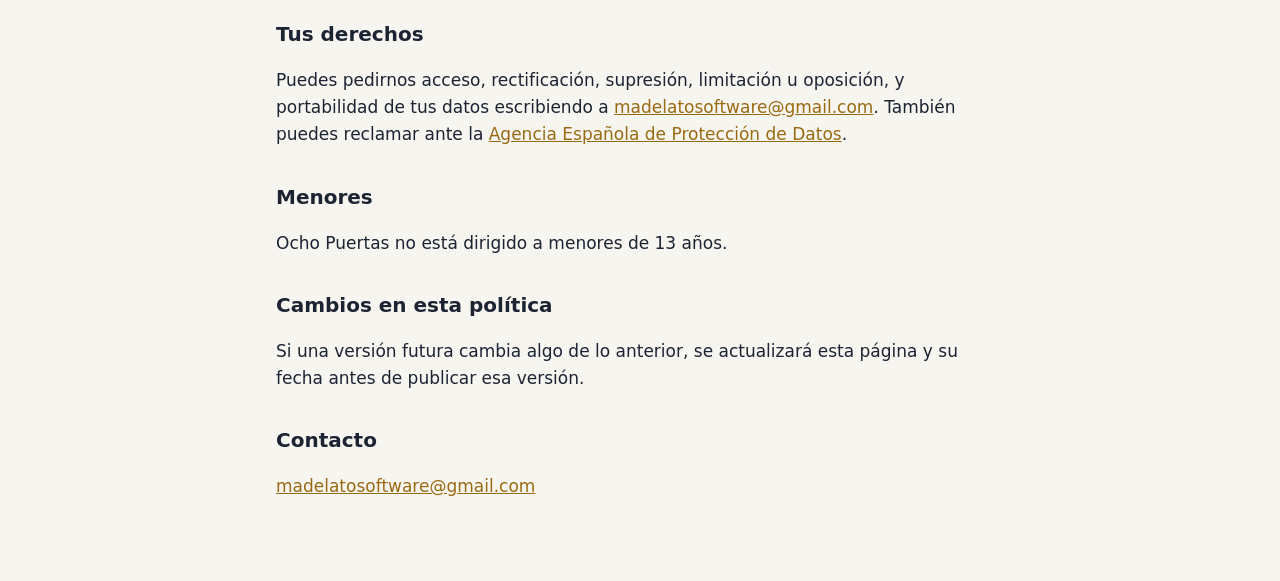
==== commit 69cb6f13: "Política: en cada nivel, si es un asedio y su fuerza Co-Authored-By: Claude Opus 5.5 <noreply@anthro" ====
--- a/index.html
+++ b/index.html
@@ -40,7 +40,7 @@
 <li>al abrir el juego: idioma, modelo de móvil, versión de Android, calidad gráfica, motor gráfico (Normal o Compatible) y límite de fotogramas, y si es la primera vez y el día de instalación;</li>
 <li>cuando aceptas las estadísticas: que las has aceptado y desde dónde (primer arranque o Ajustes);</li>
 <li>en la introducción: si la saltaste y cuántos segundos viste;</li>
-<li>en cada nivel: cuál es, la dificultad y el número de intento; cómo acabó (ganado, perdido, dejado o cerrado), estrellas y oleada alcanzada, vida de la puerta y oro que sobra, cuánto tiempo jugaste y cuántos segundos a velocidad ×2 y ×3, qué torres construiste, mejoraste, especializaste o vendiste, qué enemigos dañaron la puerta y cuánto, cuántas veces usaste habilidades, cuántas oleadas llamaste antes de tiempo y la fluidez del juego (fotogramas por segundo);</li>
+<li>en cada nivel: cuál es, si es un asedio y su fuerza, la dificultad y el número de intento; cómo acabó (ganado, perdido, dejado o cerrado), estrellas y oleada alcanzada, vida de la puerta y oro que sobra, cuánto tiempo jugaste y cuántos segundos a velocidad ×2 y ×3, qué torres construiste, mejoraste, especializaste o vendiste, qué enemigos dañaron la puerta y cuánto, cuántas veces usaste habilidades, cuántas oleadas llamaste antes de tiempo y la fluidez del juego (fotogramas por segundo);</li>
 <li>las mejoras del árbol que compras y los ajustes que cambias (y a qué valor);</li>
 <li>si abres «Sugerencias y contacto» y si se pudo abrir tu app de correo (no el contenido del correo);</li>
 <li>los errores del juego: en qué parte del código ocurrieron y un mensaje corto, sin rutas de tu móvil (como mucho 5 por sesión);</li>
